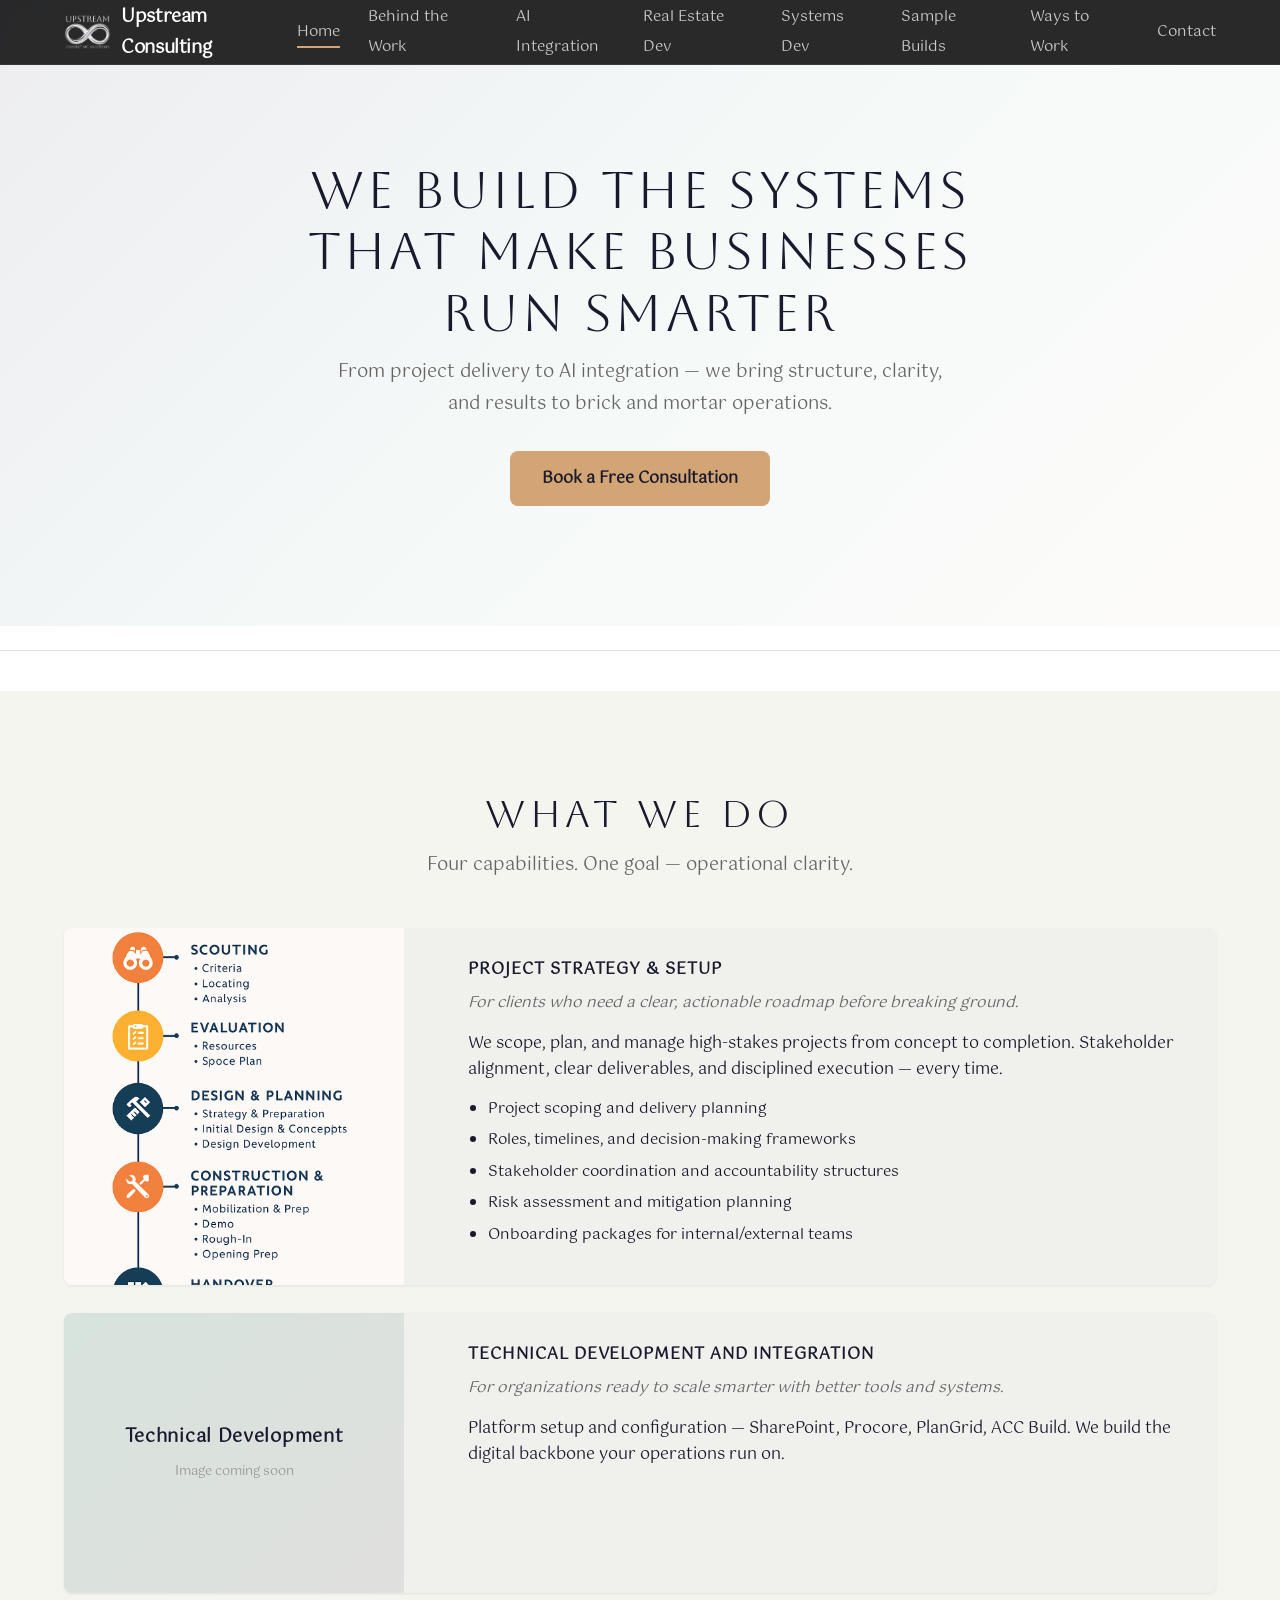
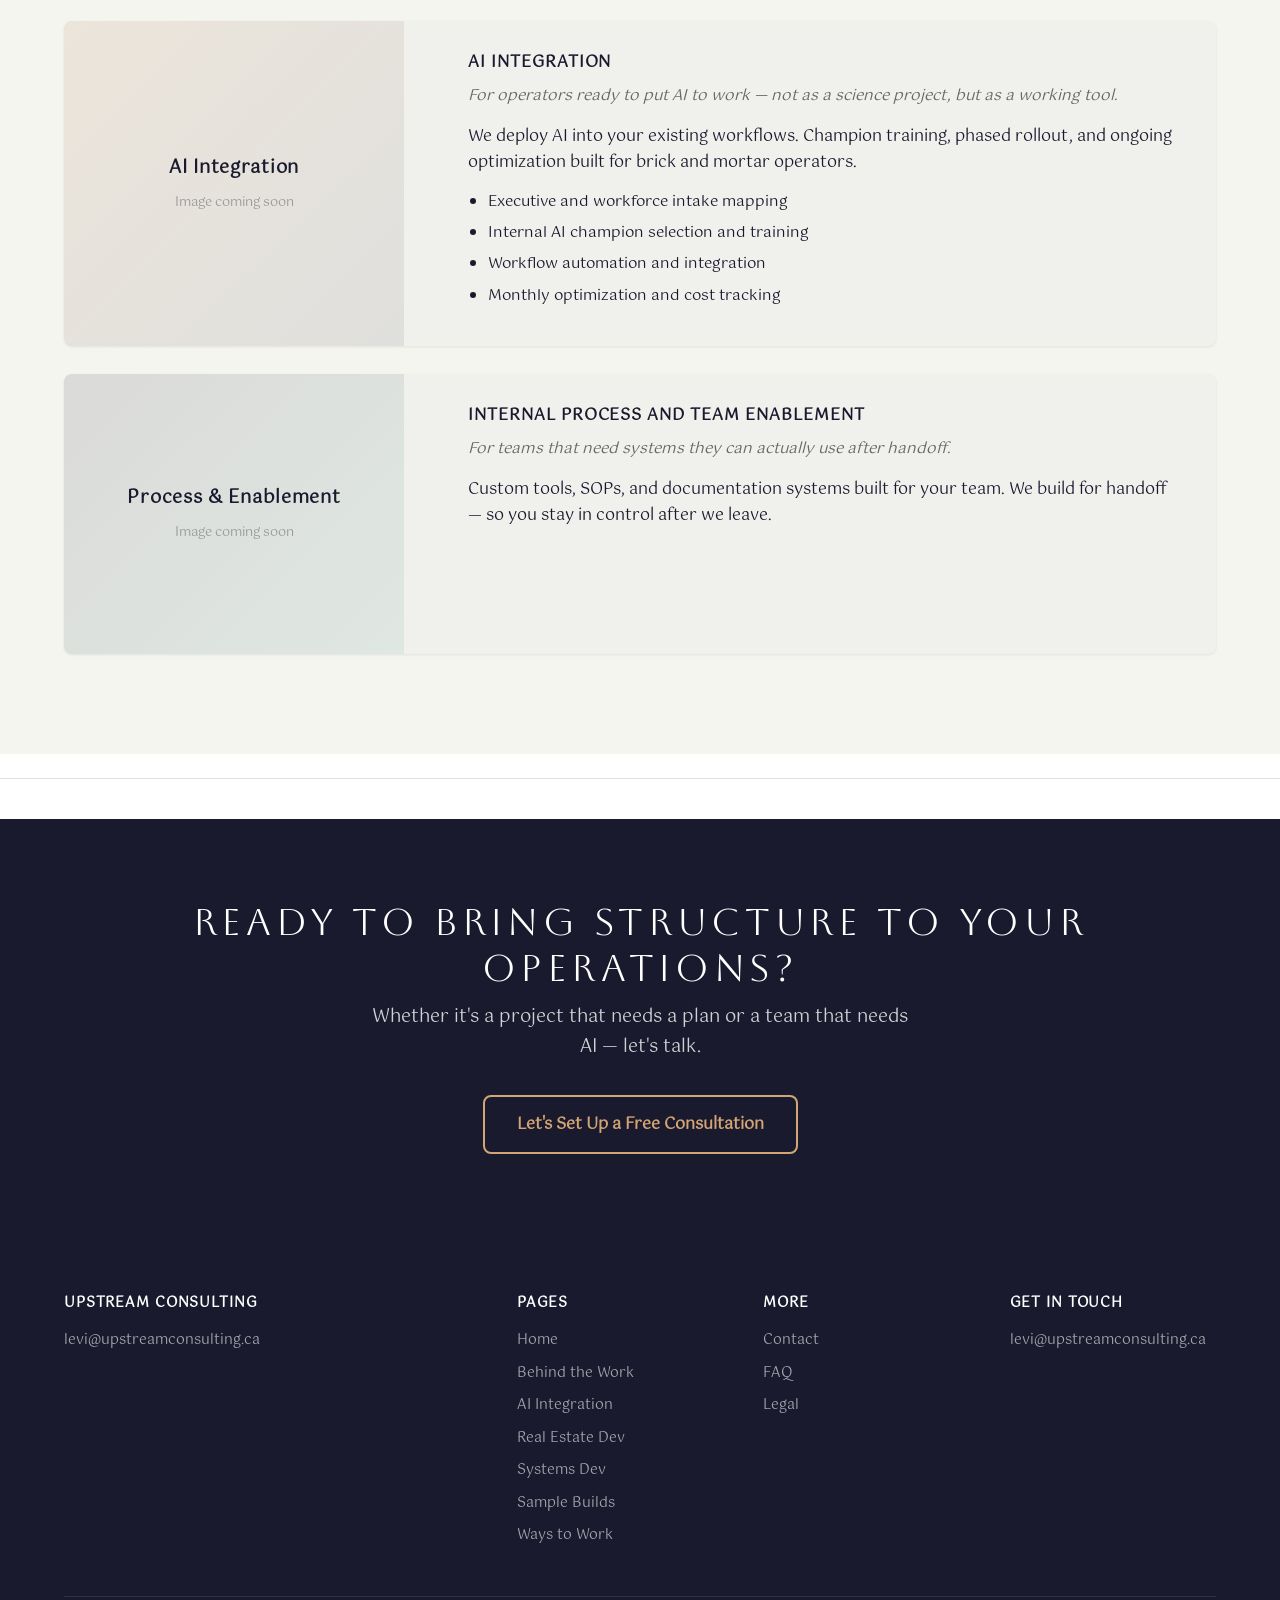
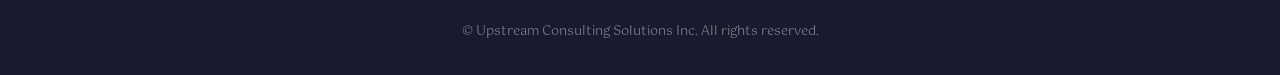
==== index.html @ 2034665e "Initial site: Webflow conversion + Sample Builds gallery + Ways to Work - 8 original pages restructu" ====
<!DOCTYPE html>
<html lang="en">
<head>
  <meta charset="UTF-8">
  <meta name="viewport" content="width=device-width, initial-scale=1.0">
  <title>Upstream Consulting | Project Delivery &amp; AI Integration for Brick &amp; Mortar</title>
  <meta name="description" content="We build the systems that make businesses run smarter. Project delivery, AI integration, and operational clarity for brick and mortar operators.">
  <link rel="stylesheet" href="/styles.css">
</head>
<body>

  <!-- Navigation -->
  <nav class="nav" id="nav">
    <div class="nav-inner">
      <a href="/" class="nav-logo"><img src="/images/logo-invert-small.png" alt="Upstream Consulting"><span>Upstream Consulting</span></a>
      <button class="hamburger" id="hamburger" aria-label="Toggle menu">
        <span></span><span></span><span></span>
      </button>
      <ul class="nav-links" id="navLinks">
        <li><a href="/" class="active">Home</a></li>
        <li><a href="/behind-the-work/">Behind the Work</a></li>
        <li><a href="/ai-integration/">AI Integration</a></li>
        <li><a href="/red/">Real Estate Dev</a></li>
        <li><a href="/system-development/">Systems Dev</a></li>
        <li><a href="/sample-builds/">Sample Builds</a></li>
        <li><a href="/ways-to-work/">Ways to Work</a></li>
        <li><a href="/contact/">Contact</a></li>
      </ul>
    </div>
  </nav>

  <!-- Hero -->
  <!-- TODO: Replace hero-bg gradient with a real background image (construction/office/tech photo at 15% opacity) when available -->
  <section class="hero hero-overlay hero-bg">
    <div class="container">
      <h1>We build the systems that make businesses run smarter</h1>
      <p>From project delivery to AI integration — we bring structure, clarity, and results to brick and mortar operations.</p>
      <a href="/contact/" class="btn btn-primary">Book a Free Consultation</a>
    </div>
  </section>

  <div class="section-divider"></div>

  <!-- Services -->
  <section class="alt-bg" id="services">
    <div class="container">
      <div style="text-align:center; margin-bottom:3rem;">
        <h2>What We Do</h2>
        <p class="section-sub">Four capabilities. One goal — operational clarity.</p>
      </div>

      <!-- Service Block 1 — Project Strategy -->
      <div class="service-block" style="margin-bottom:28px;">
        <div class="service-block-image" style="background-image:url('/images/project-strategy-setup.png');"></div>
        <div class="service-block-content">
          <h3>Project Strategy &amp; Setup</h3>
          <p class="card-italic">For clients who need a clear, actionable roadmap before breaking ground.</p>
          <p>We scope, plan, and manage high-stakes projects from concept to completion. Stakeholder alignment, clear deliverables, and disciplined execution — every time.</p>
          <ul>
            <li>Project scoping and delivery planning</li>
            <li>Roles, timelines, and decision-making frameworks</li>
            <li>Stakeholder coordination and accountability structures</li>
            <li>Risk assessment and mitigation planning</li>
            <li>Onboarding packages for internal/external teams</li>
          </ul>
        </div>
      </div>

      <!-- Service Block 2 — Technical Development -->
      <div class="service-block" style="margin-bottom:28px;">
        <div class="service-block-image placeholder" style="background: linear-gradient(135deg, rgba(74,155,142,0.15) 0%, rgba(26,26,46,0.08) 100%); flex-direction:column; gap:8px;">
          <span style="font-size:1.1rem; font-weight:700; color:var(--charcoal); letter-spacing:.04em;">Technical Development</span>
          <span style="font-size:.8rem; color:var(--gray-400);">Image coming soon</span>
        </div>
        <div class="service-block-content">
          <h3>Technical Development and Integration</h3>
          <p class="card-italic">For organizations ready to scale smarter with better tools and systems.</p>
          <p>Platform setup and configuration — SharePoint, Procore, PlanGrid, ACC Build. We build the digital backbone your operations run on.</p>
        </div>
      </div>

      <!-- Service Block 3 — AI Integration -->
      <div class="service-block" style="margin-bottom:28px;">
        <div class="service-block-image placeholder" style="background: linear-gradient(135deg, rgba(212,165,116,0.15) 0%, rgba(26,26,46,0.08) 100%); flex-direction:column; gap:8px;">
          <span style="font-size:1.1rem; font-weight:700; color:var(--charcoal); letter-spacing:.04em;">AI Integration</span>
          <span style="font-size:.8rem; color:var(--gray-400);">Image coming soon</span>
        </div>
        <div class="service-block-content">
          <h3>AI Integration</h3>
          <p class="card-italic">For operators ready to put AI to work — not as a science project, but as a working tool.</p>
          <p>We deploy AI into your existing workflows. Champion training, phased rollout, and ongoing optimization built for brick and mortar operators.</p>
          <ul>
            <li>Executive and workforce intake mapping</li>
            <li>Internal AI champion selection and training</li>
            <li>Workflow automation and integration</li>
            <li>Monthly optimization and cost tracking</li>
          </ul>
        </div>
      </div>

      <!-- Service Block 4 — Process & Enablement -->
      <div class="service-block">
        <div class="service-block-image placeholder" style="background: linear-gradient(135deg, rgba(26,26,46,0.1) 0%, rgba(74,155,142,0.1) 100%); flex-direction:column; gap:8px;">
          <span style="font-size:1.1rem; font-weight:700; color:var(--charcoal); letter-spacing:.04em;">Process &amp; Enablement</span>
          <span style="font-size:.8rem; color:var(--gray-400);">Image coming soon</span>
        </div>
        <div class="service-block-content">
          <h3>Internal Process and Team Enablement</h3>
          <p class="card-italic">For teams that need systems they can actually use after handoff.</p>
          <p>Custom tools, SOPs, and documentation systems built for your team. We build for handoff — so you stay in control after we leave.</p>
        </div>
      </div>

    </div>
  </section>

  <div class="section-divider"></div>

  <!-- CTA -->
  <section class="dark-section cta-section">
    <div class="container">
      <h2>Ready to bring structure to your operations?</h2>
      <p>Whether it's a project that needs a plan or a team that needs AI — let's talk.</p>
      <a href="/contact/" class="btn btn-outline">Let's Set Up a Free Consultation</a>
    </div>
  </section>

  <!-- Footer -->
  <footer class="site-footer">
    <div class="container">
      <div class="footer-grid">
        <div class="footer-col">
          <h4>Upstream Consulting</h4>
          <p><a href="mailto:levi@upstreamconsulting.ca">levi@upstreamconsulting.ca</a></p>
        </div>
        <div class="footer-col">
          <h4>Pages</h4>
          <a href="/">Home</a>
          <a href="/behind-the-work/">Behind the Work</a>
          <a href="/ai-integration/">AI Integration</a>
          <a href="/red/">Real Estate Dev</a>
          <a href="/system-development/">Systems Dev</a>
          <a href="/sample-builds/">Sample Builds</a>
          <a href="/ways-to-work/">Ways to Work</a>
        </div>
        <div class="footer-col">
          <h4>More</h4>
          <a href="/contact/">Contact</a>
          <a href="/faqs/">FAQ</a>
          <a href="/legal/">Legal</a>
        </div>
        <div class="footer-col">
          <h4>Get in Touch</h4>
          <a href="mailto:levi@upstreamconsulting.ca">levi@upstreamconsulting.ca</a>
        </div>
      </div>
      <div class="footer-bottom">
        &copy; Upstream Consulting Solutions Inc. All rights reserved.
      </div>
    </div>
  </footer>

  <!-- Back to Top -->
  <button class="back-to-top" id="backToTop" aria-label="Back to top">&uarr;</button>

  <!-- Minimal JS: hamburger + back-to-top + nav shadow -->
  <script>
    const hamburger = document.getElementById('hamburger');
    const navLinks = document.getElementById('navLinks');
    hamburger.addEventListener('click', () => {
      hamburger.classList.toggle('open');
      navLinks.classList.toggle('open');
    });

    // Close menu on link click (mobile)
    navLinks.querySelectorAll('a').forEach(link => {
      link.addEventListener('click', () => {
        hamburger.classList.remove('open');
        navLinks.classList.remove('open');
      });
    });

    // Back to top
    const backToTop = document.getElementById('backToTop');
    window.addEventListener('scroll', () => {
      backToTop.classList.toggle('visible', window.scrollY > 400);
      document.getElementById('nav').classList.toggle('scrolled', window.scrollY > 10);
    });
    backToTop.addEventListener('click', () => {
      window.scrollTo({ top: 0, behavior: 'smooth' });
    });

  </script>

</body>
</html>
---- styles.css ----
/* ============================================
   Upstream Consulting — Shared Styles
   ============================================ */

@import url('https://fonts.googleapis.com/css2?family=Inter:wght@300;400;500;600;700;800&family=Syne:wght@400;500;600;700;800&family=Aboreto&family=Gotu&display=swap');

/* --- Reset & Base --- */
*, *::before, *::after {
  box-sizing: border-box;
  margin: 0;
  padding: 0;
}

:root {
  --white: #ffffff;
  --off-white: #f5f5f0;
  --charcoal: #1a1a2e;
  --gold: #d4a574;
  --teal: #4a9b8e;
  --gray-100: #f0f0ec;
  --gray-200: #e0e0da;
  --gray-400: #999;
  --gray-600: #666;
  --shadow-sm: 0 1px 3px rgba(0,0,0,.08);
  --shadow-md: 0 4px 12px rgba(0,0,0,.1);
  --shadow-lg: 0 8px 24px rgba(0,0,0,.12);
  --radius: 8px;
  --transition: .25s ease;
  --max-width: 1200px;
}

html {
  scroll-behavior: smooth;
  font-size: 16px;
}

body {
  font-family: 'Gotu', 'Inter', system-ui, sans-serif;
  font-size: 1.1rem;
  line-height: 1.7;
  color: var(--charcoal);
  background: var(--white);
  -webkit-font-smoothing: antialiased;
}

img { max-width: 100%; display: block; }
a { color: var(--teal); text-decoration: none; transition: color var(--transition); }
a:hover { color: var(--gold); }

.container {
  width: 100%;
  max-width: var(--max-width);
  margin: 0 auto;
  padding: 0 24px;
}

/* --- Typography --- */
h1, h2 {
  font-family: 'Syne', 'Arial', sans-serif;
  font-weight: 500;
  line-height: 1.2;
  letter-spacing: .12em;
  text-transform: uppercase;
}
h1 {
  font-family: 'Aboreto', sans-serif;
  font-size: 2.6rem;
  font-weight: 400;
  letter-spacing: .06em;
}
h2 {
  font-family: 'Aboreto', sans-serif;
  font-size: 2rem;
  font-weight: 400;
  letter-spacing: .12em;
}

h3, h4 { font-weight: 700; line-height: 1.25; }
h1 { font-size: 3.2rem; }
h2 { font-size: 2.4rem; margin-bottom: .75rem; }
h3 { font-size: 1.5rem; margin-bottom: .4rem; }
p + p { margin-top: 1rem; }

.section-sub {
  color: var(--gray-600);
  font-size: 1.15rem;
  margin-bottom: 2.5rem;
  font-weight: 500;
}

.section-divider {
  width: 100%;
  height: 1px;
  background: var(--gray-200);
  margin: 1.5rem 0 2.5rem;
}

/* --- Buttons --- */
.btn {
  display: inline-block;
  padding: 14px 32px;
  border-radius: var(--radius);
  font-family: inherit;
  font-size: 1rem;
  font-weight: 600;
  cursor: pointer;
  border: none;
  transition: background var(--transition), transform var(--transition), box-shadow var(--transition);
}
.btn:hover { transform: translateY(-2px); box-shadow: var(--shadow-md); }

.btn-primary {
  background: var(--gold);
  color: var(--charcoal);
}
.btn-primary:hover { background: #c4955e; color: var(--charcoal); }

.btn-outline {
  background: transparent;
  color: var(--white);
  border: 2px solid var(--gold);
}
.btn-outline:hover { background: var(--gold); color: var(--charcoal); }

/* --- Navigation --- */
.nav {
  position: fixed;
  top: 0;
  left: 0;
  right: 0;
  z-index: 1000;
  background: rgba(30,30,31,.95);
  backdrop-filter: blur(12px);
  -webkit-backdrop-filter: blur(12px);
  border-bottom: 1px solid rgba(255,255,255,.08);
  transition: box-shadow var(--transition);
}
.nav.scrolled { box-shadow: 0 4px 20px rgba(0,0,0,.3); }

.nav-inner {
  max-width: var(--max-width);
  margin: 0 auto;
  padding: 0 24px;
  display: flex;
  align-items: center;
  justify-content: space-between;
  height: 64px;
}

.nav-logo {
  display: flex;
  align-items: center;
  gap: 10px;
}
.nav-logo img {
  height: 36px;
  width: auto;
}
.nav-logo span {
  font-weight: 800;
  font-size: 1.15rem;
  color: var(--white);
  letter-spacing: -.02em;
}
.nav-logo:hover span { color: var(--gold); }

.nav-links {
  list-style: none;
  display: flex;
  gap: 28px;
  align-items: center;
}
.nav-links a {
  color: rgba(255,255,255,.75);
  font-size: .92rem;
  font-weight: 500;
  position: relative;
}
.nav-links a:hover { color: var(--white); }
.nav-links a::after {
  content: '';
  position: absolute;
  bottom: -4px;
  left: 0;
  width: 0;
  height: 2px;
  background: var(--gold);
  transition: width var(--transition);
}
.nav-links a:hover::after,
.nav-links a.active::after { width: 100%; }
.nav-links a:hover { color: var(--white); }

/* Hamburger */
.hamburger {
  display: none;
  flex-direction: column;
  gap: 5px;
  background: none;
  border: none;
  cursor: pointer;
  padding: 4px;
}
.hamburger span {
  display: block;
  width: 24px;
  height: 2px;
  background: var(--white);
  transition: transform var(--transition), opacity var(--transition);
}
.hamburger.open span:nth-child(1) { transform: translateY(7px) rotate(45deg); }
.hamburger.open span:nth-child(2) { opacity: 0; }
.hamburger.open span:nth-child(3) { transform: translateY(-7px) rotate(-45deg); }

/* --- Sections --- */
section {
  padding: 100px 0;
}

.hero {
  padding: 160px 0 120px;
  text-align: center;
}
.hero h1 {
  max-width: 800px;
  margin: 0 auto .75rem;
}
.hero p {
  max-width: 620px;
  margin: 0 auto 2rem;
  color: var(--gray-600);
  font-size: 1.15rem;
}

.dark-section {
  background: var(--charcoal);
  color: var(--white);
}
.dark-section h2,
.dark-section h3 { color: var(--white); }
.dark-section p { color: rgba(255,255,255,.8); }
.dark-section a { color: var(--gold); }

.alt-bg { background: var(--off-white); }

/* --- Cards Grid --- */
.cards-grid {
  display: grid;
  grid-template-columns: repeat(2, 1fr);
  gap: 28px;
}

.card {
  background: var(--gray-100);
  border-radius: var(--radius);
  overflow: hidden;
  box-shadow: var(--shadow-sm);
  transition: transform var(--transition), box-shadow var(--transition);
  display: flex;
  flex-direction: column;
}
.card:hover {
  transform: translateY(-4px);
  box-shadow: var(--shadow-lg);
}

.card-body {
  padding: 32px;
  flex: 1;
}
.card-body h3 {
  text-transform: uppercase;
  font-size: 1rem;
  letter-spacing: .06em;
  margin-bottom: .6rem;
  color: var(--charcoal);
}
.card-body .card-italic {
  font-style: italic;
  color: var(--gray-600);
  font-size: .95rem;
  margin-bottom: .75rem;
}
.card-body p {
  font-size: 1rem;
  line-height: 1.65;
}
.card-body ul {
  margin-top: .75rem;
  padding-left: 1.25rem;
  font-size: .95rem;
}
.card-body ul li {
  margin-bottom: .35rem;
}

.card-label {
  background: var(--charcoal);
  color: var(--white);
  padding: 14px 32px;
  font-size: .85rem;
  font-weight: 600;
  text-transform: uppercase;
  letter-spacing: .05em;
}

/* Phase cards (content + dark label bar) */
.phase-card { display: flex; flex-direction: column; }
.phase-card .card-body { flex: 1; }
.phase-card .card-label { margin-top: auto; }

/* --- Stat Blocks --- */
.stats-row {
  display: flex;
  justify-content: center;
  gap: 48px;
  flex-wrap: wrap;
  padding: 40px 0;
}
.stat {
  text-align: center;
}
.stat-number {
  font-size: 3rem;
  font-weight: 800;
  line-height: 1;
  color: var(--gold);
}
.dark-section .stat-number { color: var(--gold); }
.stat-label {
  font-size: .9rem;
  color: var(--gray-600);
  margin-top: .25rem;
}
.dark-section .stat-label { color: rgba(255,255,255,.6); }

/* --- Timeline --- */
.timeline {
  position: relative;
  padding-left: 36px;
  max-width: 720px;
}
.timeline::before {
  content: '';
  position: absolute;
  left: 12px;
  top: 0;
  bottom: 0;
  width: 2px;
  background: var(--gray-200);
}
.timeline-item {
  position: relative;
  margin-bottom: 2.5rem;
}
.timeline-item::before {
  content: '';
  position: absolute;
  left: -30px;
  top: 6px;
  width: 12px;
  height: 12px;
  border-radius: 50%;
  background: var(--gold);
  border: 2px solid var(--white);
}
.timeline-item h4 {
  font-size: 1.05rem;
  margin-bottom: .25rem;
}
.timeline-item p {
  font-size: .95rem;
  color: var(--gray-600);
}

/* --- Social Proof Strip --- */
.social-proof {
  text-align: center;
  padding: 48px 0;
  background: var(--off-white);
}
.social-proof p {
  font-size: .85rem;
  color: var(--gray-400);
  text-transform: uppercase;
  letter-spacing: .08em;
  font-weight: 600;
  margin-bottom: .75rem;
}
.proof-logos {
  display: flex;
  justify-content: center;
  align-items: center;
  flex-wrap: wrap;
  gap: 28px;
  font-size: .95rem;
  color: var(--gray-600);
  font-weight: 500;
}
.proof-logos span { white-space: nowrap; }

/* --- CTA Section --- */
.cta-section {
  text-align: center;
  padding: 80px 0;
}
.cta-section h2 { margin-bottom: .75rem; }
.cta-section p {
  max-width: 540px;
  margin: 0 auto 2rem;
}

/* --- FAQ Accordion (CSS-only) --- */
.faq details {
  border-bottom: 1px solid var(--gray-200);
}
.faq summary {
  padding: 18px 0;
  cursor: pointer;
  font-weight: 600;
  font-size: 1.05rem;
  list-style: none;
  display: flex;
  justify-content: space-between;
  align-items: center;
}
.faq summary::-webkit-details-marker { display: none; }
.faq summary::after {
  content: '+';
  font-size: 1.4rem;
  font-weight: 300;
  color: var(--gray-400);
  transition: transform var(--transition);
}
.faq details[open] summary::after {
  content: '−';
}
.faq details .faq-answer {
  padding: 0 0 18px;
  color: var(--gray-600);
  font-size: 1rem;
}

/* --- Forms --- */
.form-group {
  margin-bottom: 1.25rem;
}
.form-group label {
  display: block;
  font-weight: 600;
  font-size: .92rem;
  margin-bottom: .35rem;
}
.form-group input,
.form-group textarea,
.form-group select {
  width: 100%;
  padding: 12px 16px;
  border: 1px solid var(--gray-200);
  border-radius: var(--radius);
  font-family: inherit;
  font-size: 1rem;
  background: var(--white);
  transition: border-color var(--transition), box-shadow var(--transition);
}
.form-group input:focus,
.form-group textarea:focus,
.form-group select:focus {
  outline: none;
  border-color: var(--teal);
  box-shadow: 0 0 0 3px rgba(74,155,142,.15);
}
.form-group textarea { resize: vertical; min-height: 140px; }

/* --- Footer --- */
.site-footer {
  background: var(--charcoal);
  color: rgba(255,255,255,.7);
  padding: 60px 0 32px;
}
.footer-grid {
  display: grid;
  grid-template-columns: 2fr 1fr 1fr 1fr;
  gap: 40px;
  margin-bottom: 40px;
}
.footer-col h4 {
  color: var(--white);
  font-size: .9rem;
  text-transform: uppercase;
  letter-spacing: .06em;
  margin-bottom: 1rem;
}
.footer-col p,
.footer-col a {
  font-size: .9rem;
  color: rgba(255,255,255,.6);
  display: block;
  margin-bottom: .5rem;
}
.footer-col a:hover { color: var(--gold); }

.footer-bottom {
  border-top: 1px solid rgba(255,255,255,.1);
  padding-top: 24px;
  font-size: .8rem;
  text-align: center;
  color: rgba(255,255,255,.4);
}

/* --- Back to Top --- */
.back-to-top {
  position: fixed;
  bottom: 28px;
  right: 28px;
  width: 44px;
  height: 44px;
  border-radius: 50%;
  background: var(--charcoal);
  color: var(--white);
  border: none;
  cursor: pointer;
  font-size: 1.2rem;
  display: flex;
  align-items: center;
  justify-content: center;
  opacity: 0;
  pointer-events: none;
  transition: opacity var(--transition), transform var(--transition);
  box-shadow: var(--shadow-md);
}
.back-to-top.visible {
  opacity: 1;
  pointer-events: auto;
}
.back-to-top:hover {
  transform: translateY(-2px);
  background: var(--gold);
  color: var(--charcoal);
}

/* --- Service Blocks (image + text side by side) --- */
.service-block {
  display: flex;
  gap: 32px;
  align-items: stretch;
  background: var(--gray-100);
  border-radius: var(--radius);
  overflow: hidden;
  box-shadow: var(--shadow-sm);
  transition: transform var(--transition), box-shadow var(--transition);
}
.service-block:hover {
  transform: translateY(-4px);
  box-shadow: var(--shadow-lg);
}
.service-block-image {
  flex: 0 0 340px;
  min-height: 280px;
  background-size: cover;
  background-position: center;
  background-color: var(--gray-200);
}
.service-block-image.placeholder {
  display: flex;
  align-items: center;
  justify-content: center;
  color: var(--gray-600);
  font-size: .95rem;
  font-weight: 500;
}
.service-block-content {
  flex: 1;
  padding: 32px;
}
.service-block-content h3 {
  text-transform: uppercase;
  font-size: 1rem;
  letter-spacing: .06em;
  margin-bottom: .6rem;
  color: var(--charcoal);
}
.service-block-content .card-italic {
  font-style: italic;
  color: var(--gray-600);
  font-size: .95rem;
  margin-bottom: .75rem;
}
.service-block-content p {
  font-size: 1rem;
  line-height: 1.65;
}
.service-block-content ul {
  margin-top: .75rem;
  padding-left: 1.25rem;
  font-size: .95rem;
}
.service-block-content ul li {
  margin-bottom: .35rem;
}
.service-block-label {
  background: var(--charcoal);
  color: var(--white);
  padding: 14px 32px;
  font-size: .85rem;
  font-weight: 600;
  text-transform: uppercase;
  letter-spacing: .05em;
}

/* --- Hero Overlay --- */
.hero-overlay {
  background: linear-gradient(180deg, rgba(26,26,46,.15) 0%, transparent 60%);
}

/* --- Hero Background (replace with real image when available) --- */
.hero-bg {
  background: linear-gradient(135deg, rgba(26,26,46,0.08) 0%, rgba(74,155,142,0.06) 50%, rgba(212,165,116,0.04) 100%);
}

/* --- Platform Icons --- */
.platform-icon {
  display: inline-block;
  width: 28px;
  height: 28px;
  border-radius: 6px;
  margin-right: 10px;
  vertical-align: middle;
  font-size: .7rem;
  font-weight: 700;
  color: white;
  text-align: center;
  line-height: 28px;
}
.platform-icon.procore { background: #f47e20; }
.platform-icon.plangrid { background: #0073ea; }
.platform-icon.sharepoint { background: #038387; }
.platform-icon.m365 { background: #d83b01; }
.platform-icon.financial { background: #107c10; }
.platform-icon.hr { background: #5c2d91; }
.platform-icon.leadgen { background: #0078d4; }

/* --- Contact Grid --- */
.contact-grid {
  display: grid;
  grid-template-columns: 1fr 1fr;
  gap: 48px;
  align-items: start;
}

/* --- Three-Column Cards --- */
.cards-grid-3 {
  display: grid;
  grid-template-columns: repeat(3, 1fr);
  gap: 28px;
}

/* --- Portfolio Card Image --- */
.portfolio-img {
  height: 250px;
  background-size: cover;
  background-position: center;
  background-color: var(--gray-200);
}
.portfolio-img.placeholder {
  display: flex;
  align-items: center;
  justify-content: center;
  color: var(--gray-600);
  font-weight: 600;
  font-size: .9rem;
  text-align: center;
  padding: 16px;
}

/* --- Bio Layout --- */
.bio-layout {
  display: flex;
  gap: 32px;
  align-items: flex-start;
}
.bio-headshot {
  flex: 0 0 200px;
  width: 200px;
  height: 260px;
  border-radius: var(--radius);
  object-fit: cover;
}

/* --- Responsive --- */
@media (max-width: 1024px) {
  .cards-grid { grid-template-columns: repeat(2, 1fr); }
  .cards-grid-3 { grid-template-columns: repeat(2, 1fr); }
  .footer-grid { grid-template-columns: 1fr 1fr; }
}

@media (max-width: 768px) {
  section { padding: 40px 0; }
  h1 { font-size: 2rem; }
  h2 { font-size: 1.6rem; }
  .hero { padding: 100px 0 60px; }

  /* Mobile nav */
  .hamburger { display: flex; }
  .nav-links {
    position: fixed;
    top: 64px;
    left: 0;
    right: 0;
    background: rgba(30,30,31,.98);
    flex-direction: column;
    gap: 0;
    padding: 8px 0;
    box-shadow: var(--shadow-md);
    transform: translateY(-120%);
    transition: transform .3s ease;
  }
  .nav-links.open {
    transform: translateY(0);
  }
  .nav-links li { width: 100%; }
  .nav-links a {
    display: block;
    padding: 14px 24px;
    font-size: 1rem;
    color: rgba(255,255,255,.85);
  }
  .nav-links a:hover {
    color: var(--white);
    background: rgba(255,255,255,.06);
  }
  .nav-links a::after { display: none; }

  .service-block {
    flex-direction: column;
  }
  .service-block-image {
    flex: 0 0 auto;
    min-height: 200px;
    width: 100%;
  }

  .contact-grid { grid-template-columns: 1fr; }
  .cards-grid-3 { grid-template-columns: 1fr; }
  .bio-layout { flex-direction: column; align-items: center; }
  .bio-headshot { flex: 0 0 auto; width: 160px; height: 210px; }

  .cards-grid { grid-template-columns: 1fr; }
  .footer-grid { grid-template-columns: 1fr; gap: 24px; }
  .stats-row { gap: 24px; }
  .proof-logos { gap: 16px; font-size: .85rem; }
}

@media (max-width: 480px) {
  h1 { font-size: 1.65rem; }
  .container { padding: 0 16px; }
  .btn { padding: 12px 24px; font-size: .95rem; }
}
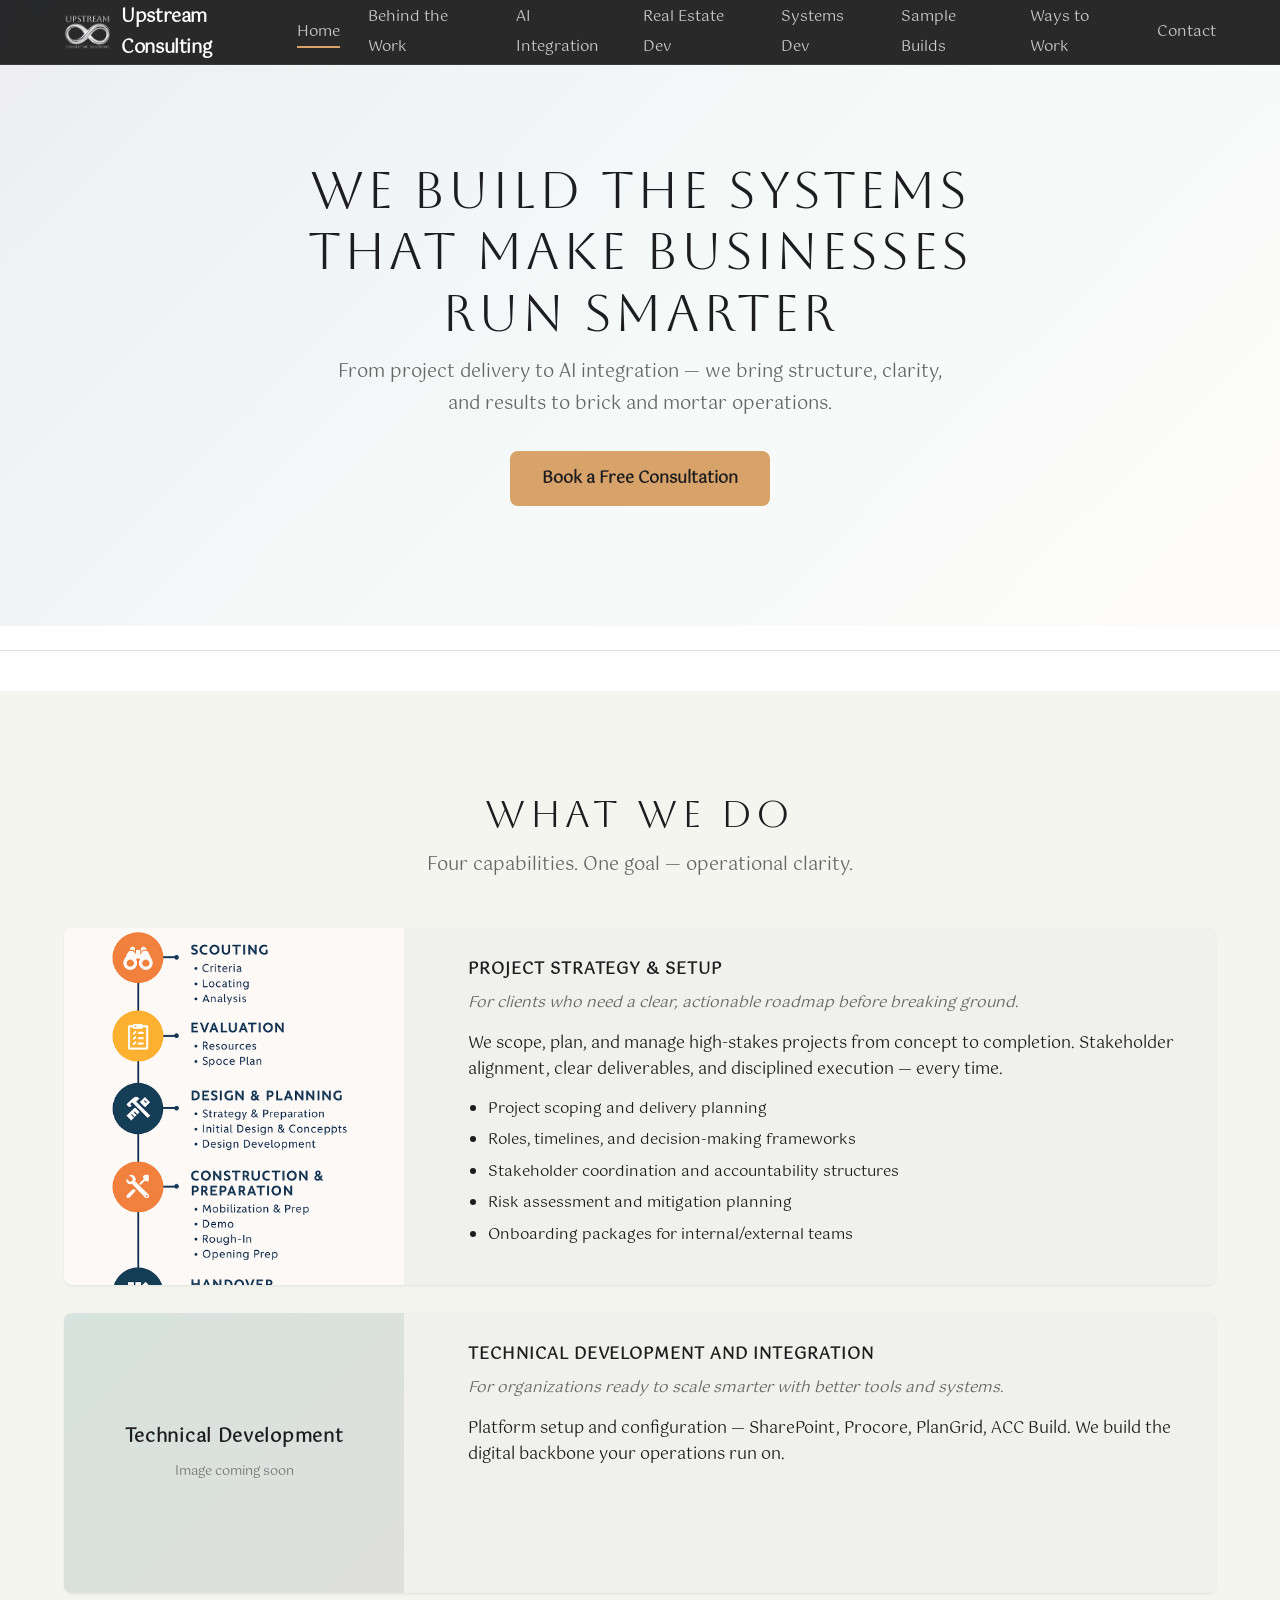
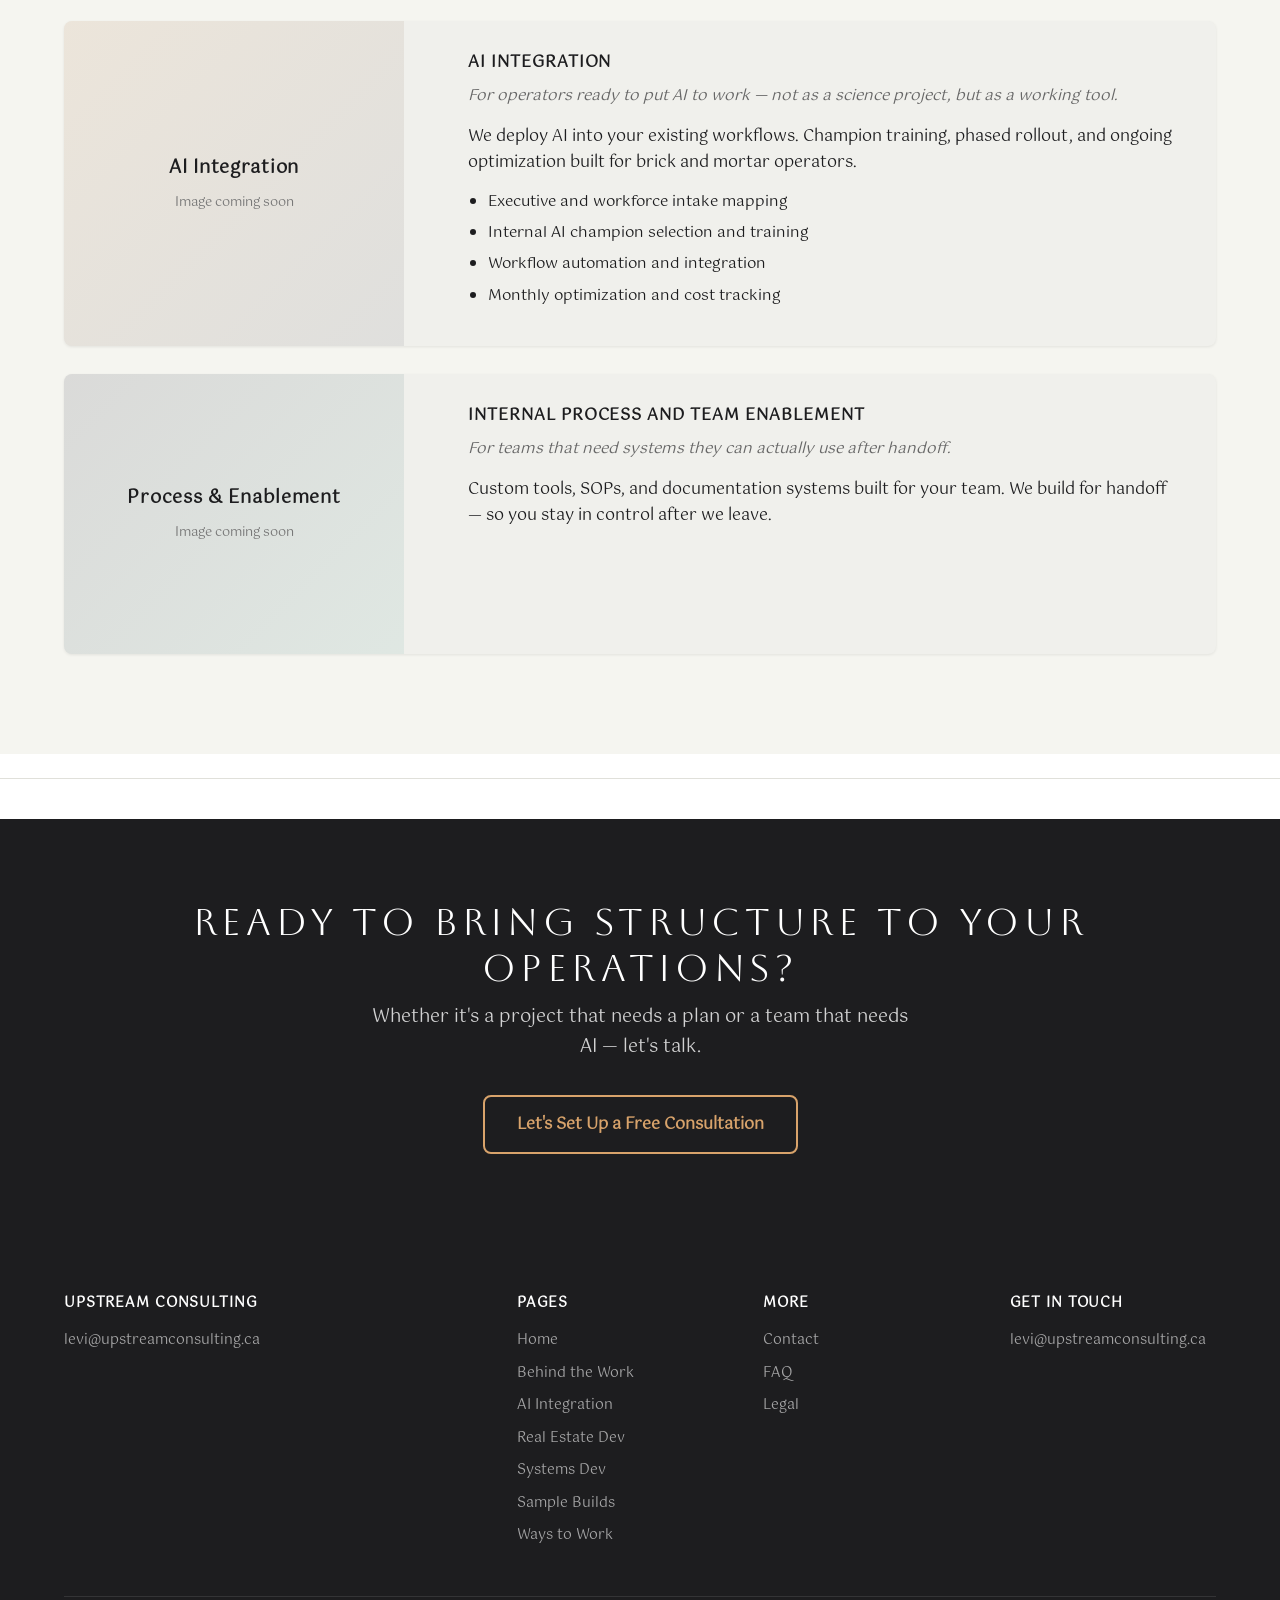
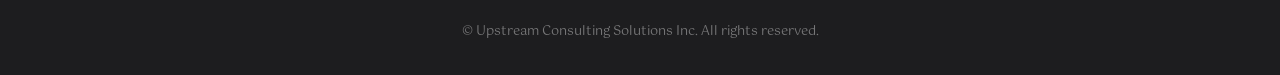
==== commit 6f0e220d: "Audit fix sprint: Editorial palette remap, voice strip, SEO and a11y pass - styles.css: Editorial to" ====
--- a/index.html
+++ b/index.html
@@ -5,15 +5,48 @@
   <meta name="viewport" content="width=device-width, initial-scale=1.0">
   <title>Upstream Consulting | Project Delivery &amp; AI Integration for Brick &amp; Mortar</title>
   <meta name="description" content="We build the systems that make businesses run smarter. Project delivery, AI integration, and operational clarity for brick and mortar operators.">
+  <link rel="canonical" href="https://upstreamconsulting.ca/">
+
+  <!-- Open Graph -->
+  <meta property="og:type" content="website">
+  <meta property="og:title" content="Upstream Consulting | Project Delivery &amp; AI Integration for Brick &amp; Mortar">
+  <meta property="og:description" content="We build the systems that make businesses run smarter. Project delivery, AI integration, and operational clarity for brick and mortar operators.">
+  <meta property="og:url" content="https://upstreamconsulting.ca/">
+  <meta property="og:image" content="https://upstreamconsulting.ca/images/logo-invert-small.png">
+  <meta property="og:site_name" content="Upstream Consulting">
+
+  <!-- Twitter Card -->
+  <meta name="twitter:card" content="summary">
+  <meta name="twitter:title" content="Upstream Consulting | Project Delivery &amp; AI Integration for Brick &amp; Mortar">
+  <meta name="twitter:description" content="We build the systems that make businesses run smarter. Project delivery, AI integration, and operational clarity for brick and mortar operators.">
+
+  <!-- Organization JSON-LD -->
+  <script type="application/ld+json">
+  {
+    "@context": "https://schema.org",
+    "@type": "Organization",
+    "name": "Upstream Consulting",
+    "url": "https://upstreamconsulting.ca/",
+    "email": "levi@upstreamconsulting.ca",
+    "areaServed": "British Columbia",
+    "founder": {
+      "@type": "Person",
+      "name": "Levi Dick"
+    }
+  }
+  </script>
+
   <link rel="stylesheet" href="/styles.css">
 </head>
 <body>
 
+  <a href="#main" class="skip-link">Skip to content</a>
+
   <!-- Navigation -->
-  <nav class="nav" id="nav">
+  <nav class="nav" id="nav" aria-label="Main navigation">
     <div class="nav-inner">
       <a href="/" class="nav-logo"><img src="/images/logo-invert-small.png" alt="Upstream Consulting"><span>Upstream Consulting</span></a>
-      <button class="hamburger" id="hamburger" aria-label="Toggle menu">
+      <button class="hamburger" id="hamburger" aria-label="Toggle menu" aria-expanded="false">
         <span></span><span></span><span></span>
       </button>
       <ul class="nav-links" id="navLinks">
@@ -42,7 +75,7 @@
   <div class="section-divider"></div>
 
   <!-- Services -->
-  <section class="alt-bg" id="services">
+  <section class="alt-bg" id="main" tabindex="-1">
     <div class="container">
       <div style="text-align:center; margin-bottom:3rem;">
         <h2>What We Do</h2>
@@ -168,8 +201,9 @@
     const hamburger = document.getElementById('hamburger');
     const navLinks = document.getElementById('navLinks');
     hamburger.addEventListener('click', () => {
-      hamburger.classList.toggle('open');
+      const open = hamburger.classList.toggle('open');
       navLinks.classList.toggle('open');
+      hamburger.setAttribute('aria-expanded', open ? 'true' : 'false');
     });
 
     // Close menu on link click (mobile)
@@ -177,6 +211,7 @@
       link.addEventListener('click', () => {
         hamburger.classList.remove('open');
         navLinks.classList.remove('open');
+        hamburger.setAttribute('aria-expanded', 'false');
       });
     });
 
--- a/styles.css
+++ b/styles.css
@@ -2,7 +2,7 @@
    Upstream Consulting — Shared Styles
    ============================================ */
 
-@import url('https://fonts.googleapis.com/css2?family=Inter:wght@300;400;500;600;700;800&family=Syne:wght@400;500;600;700;800&family=Aboreto&family=Gotu&display=swap');
+@import url('https://fonts.googleapis.com/css2?family=Aboreto&family=Gotu&family=Syne:wght@400;500;600;700;800&display=swap');
 
 /* --- Reset & Base --- */
 *, *::before, *::after {
@@ -14,12 +14,12 @@
 :root {
   --white: #ffffff;
   --off-white: #f5f5f0;
-  --charcoal: #1a1a2e;
-  --gold: #d4a574;
-  --teal: #4a9b8e;
+  --charcoal: #1D1D1F;
+  --gold: #D8A36B;
+  --teal: #5B7A5E;
   --gray-100: #f0f0ec;
   --gray-200: #e0e0da;
-  --gray-400: #999;
+  --gray-400: #767676;
   --gray-600: #666;
   --shadow-sm: 0 1px 3px rgba(0,0,0,.08);
   --shadow-md: 0 4px 12px rgba(0,0,0,.1);
@@ -35,7 +35,7 @@
 }
 
 body {
-  font-family: 'Gotu', 'Inter', system-ui, sans-serif;
+  font-family: 'Gotu', Georgia, serif;
   font-size: 1.1rem;
   line-height: 1.7;
   color: var(--charcoal);
@@ -44,8 +44,28 @@
 }
 
 img { max-width: 100%; display: block; }
-a { color: var(--teal); text-decoration: none; transition: color var(--transition); }
+a { color: #8A5F4F; text-decoration: none; transition: color var(--transition); }
 a:hover { color: var(--gold); }
+
+/* Visible keyboard focus ring */
+:focus-visible { outline: 2px solid #A57663; outline-offset: 2px; }
+
+/* Skip-to-content link — off-screen until focused */
+.skip-link {
+  position: absolute;
+  left: -9999px;
+  top: 0;
+  z-index: 2000;
+  padding: 12px 20px;
+  background: var(--charcoal);
+  color: var(--off-white);
+  font-weight: 600;
+  border-radius: 0 0 var(--radius) 0;
+}
+.skip-link:focus {
+  left: 0;
+  color: var(--off-white);
+}
 
 .container {
   width: 100%;
@@ -628,17 +648,19 @@
   vertical-align: middle;
   font-size: .7rem;
   font-weight: 700;
-  color: white;
+  color: var(--charcoal);
+  background: var(--gray-100);
   text-align: center;
   line-height: 28px;
 }
-.platform-icon.procore { background: #f47e20; }
-.platform-icon.plangrid { background: #0073ea; }
-.platform-icon.sharepoint { background: #038387; }
-.platform-icon.m365 { background: #d83b01; }
-.platform-icon.financial { background: #107c10; }
-.platform-icon.hr { background: #5c2d91; }
-.platform-icon.leadgen { background: #0078d4; }
+/* Single neutral treatment — vendor colours removed for a calmer, on-brand grid */
+.platform-icon.procore,
+.platform-icon.plangrid,
+.platform-icon.sharepoint,
+.platform-icon.m365,
+.platform-icon.financial,
+.platform-icon.hr,
+.platform-icon.leadgen { background: var(--gray-100); color: var(--charcoal); }
 
 /* --- Contact Grid --- */
 .contact-grid {
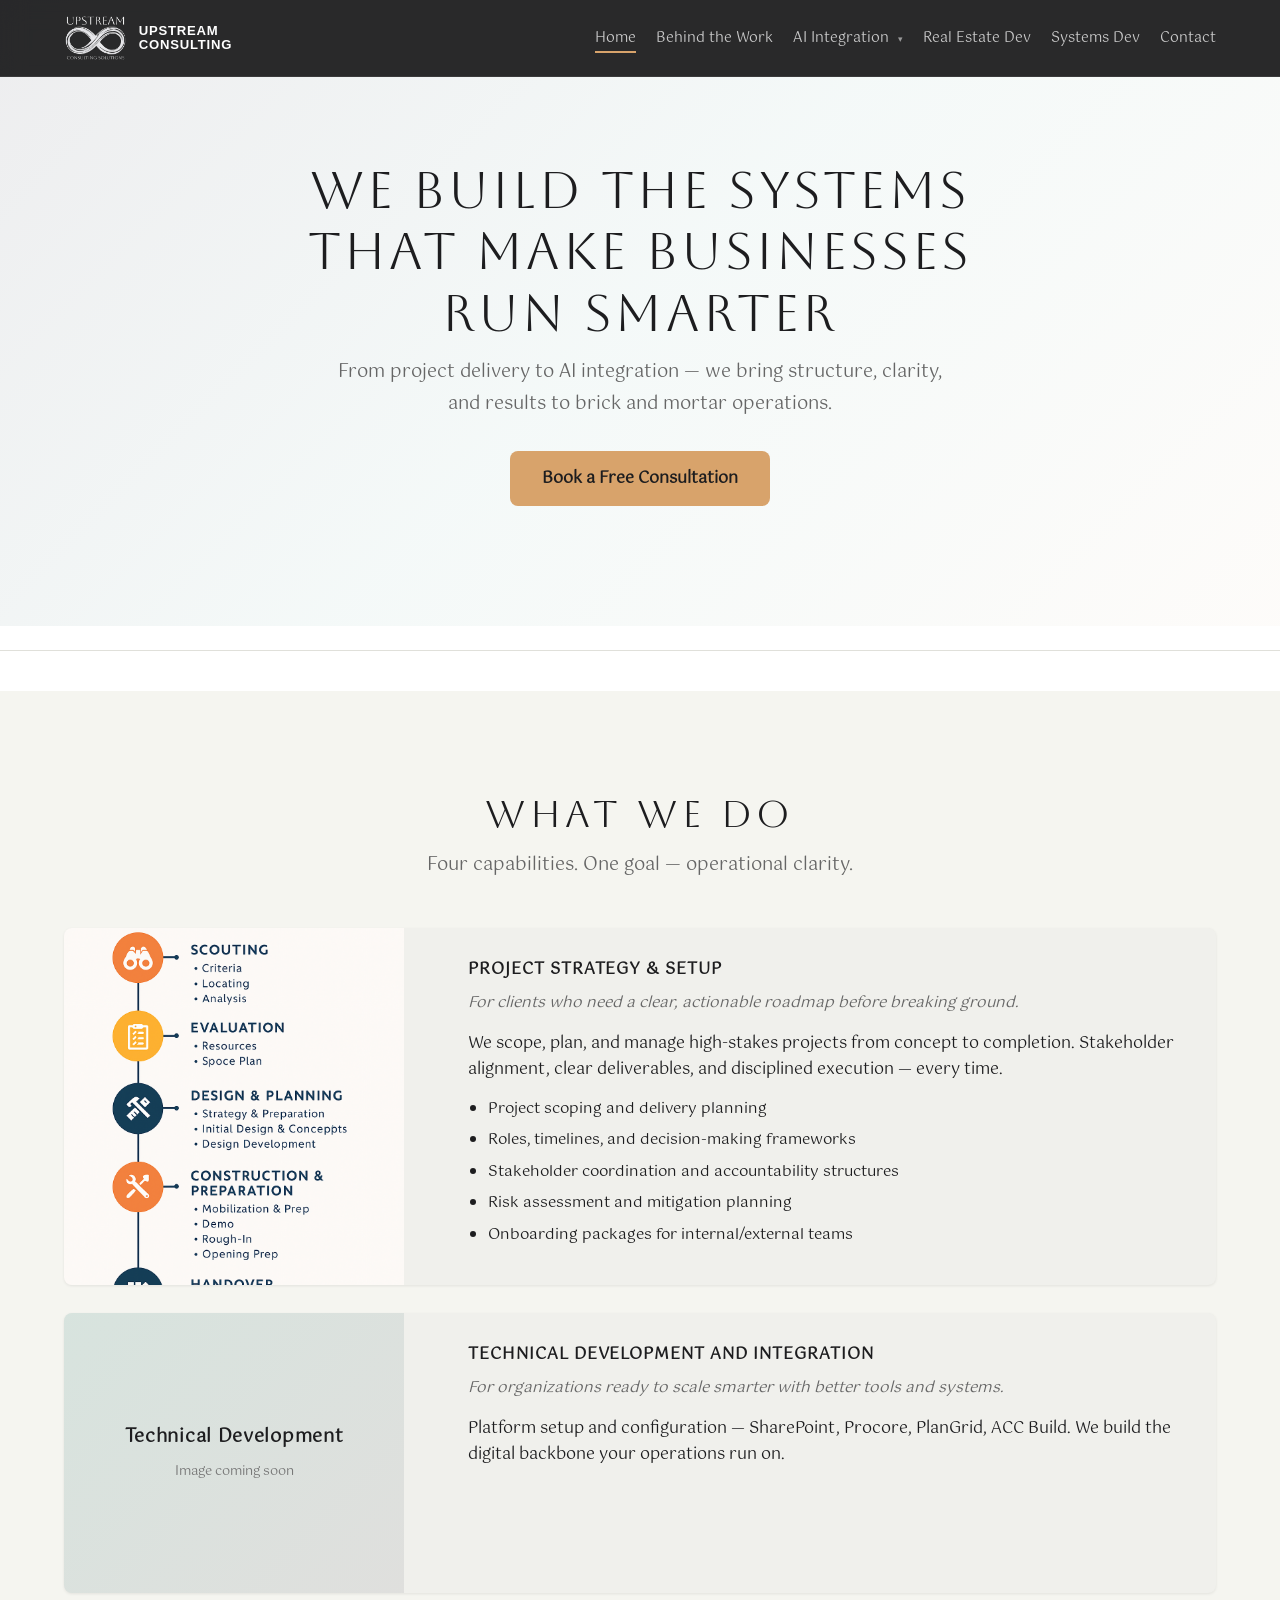
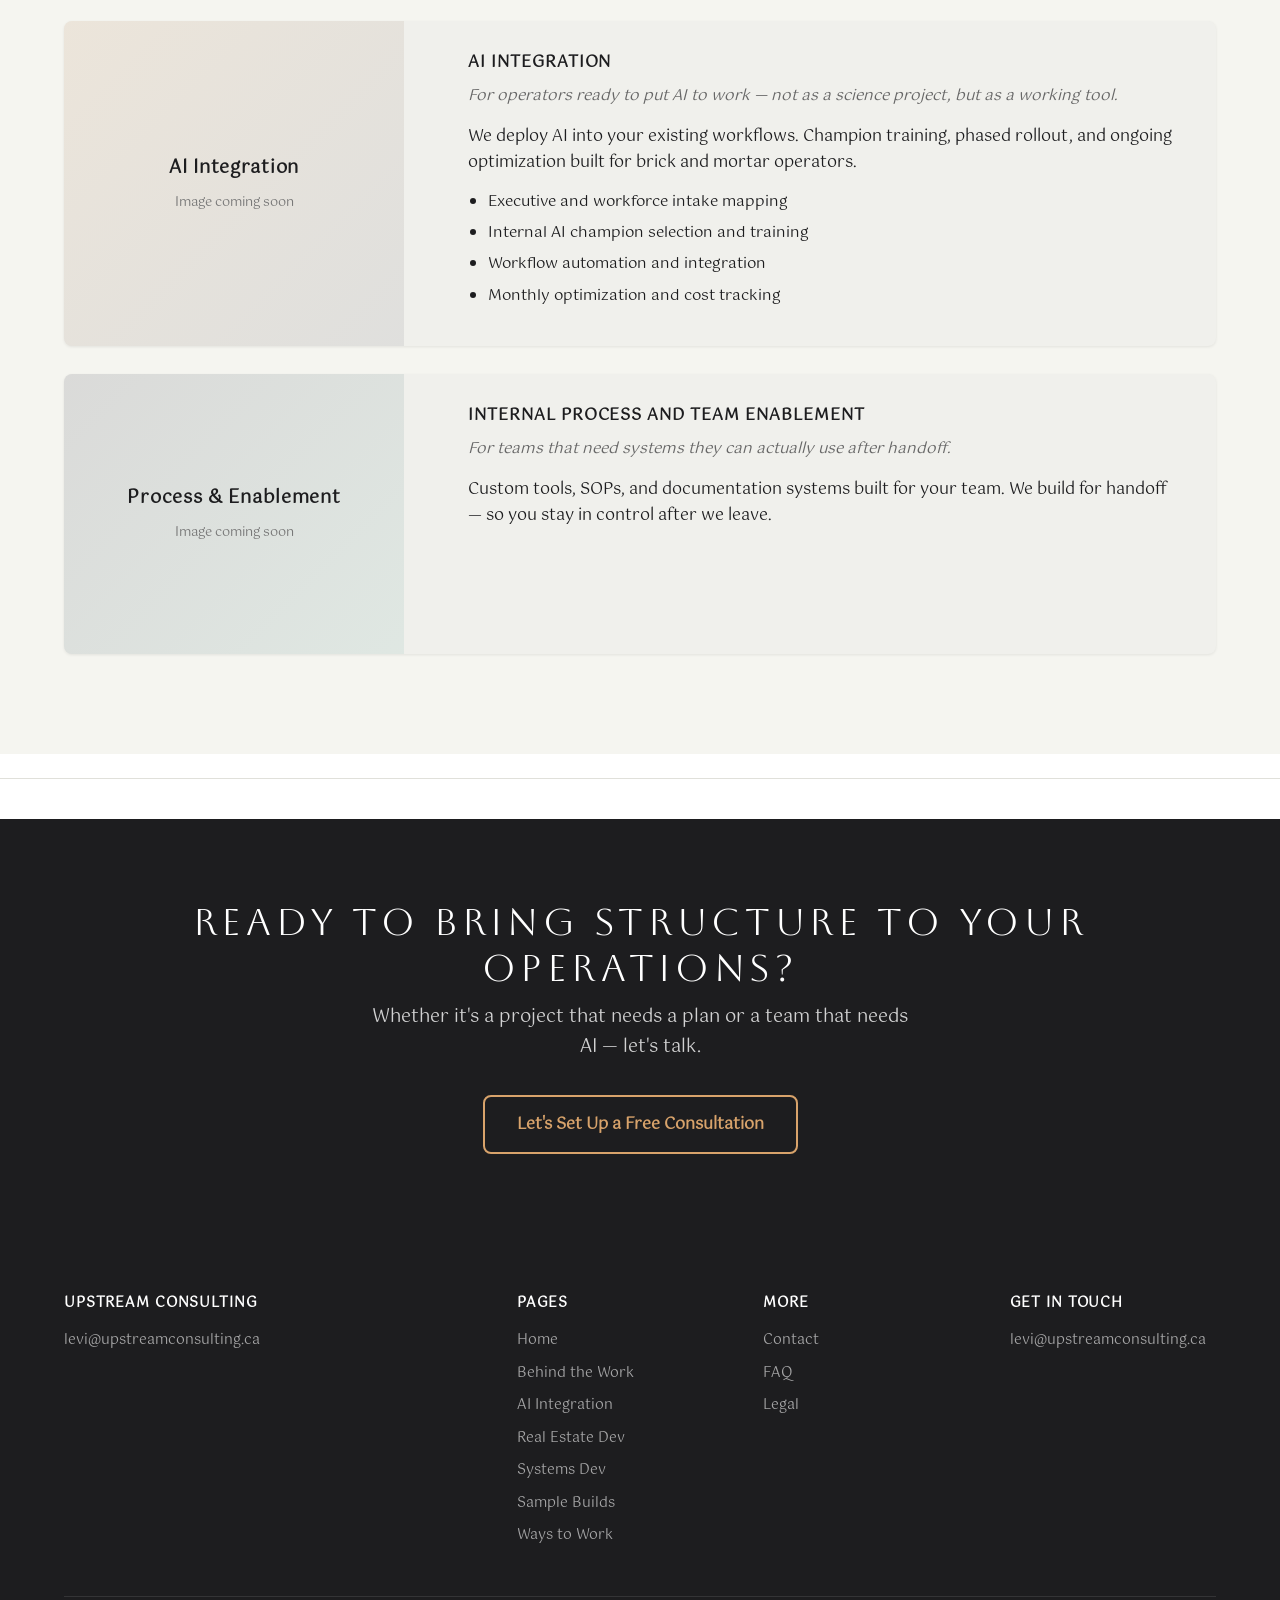
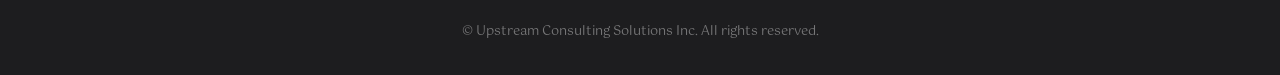
==== commit 59eb4344: "Header redesign: stacked logo, AI Integration dropdown, hero bands Matched the Webflow logo treatmen" ====
--- a/index.html
+++ b/index.html
@@ -45,18 +45,23 @@
   <!-- Navigation -->
   <nav class="nav" id="nav" aria-label="Main navigation">
     <div class="nav-inner">
-      <a href="/" class="nav-logo"><img src="/images/logo-invert-small.png" alt="Upstream Consulting"><span>Upstream Consulting</span></a>
+      <a href="/" class="nav-logo"><img src="/images/logo-invert-small.png" alt="Upstream Consulting"><span>Upstream<br>Consulting</span></a>
       <button class="hamburger" id="hamburger" aria-label="Toggle menu" aria-expanded="false">
         <span></span><span></span><span></span>
       </button>
       <ul class="nav-links" id="navLinks">
-        <li><a href="/" class="active">Home</a></li>
+        <li><a href="/">Home</a></li>
         <li><a href="/behind-the-work/">Behind the Work</a></li>
-        <li><a href="/ai-integration/">AI Integration</a></li>
+        <li class="has-dropdown">
+          <a href="/ai-integration/" aria-haspopup="true">AI Integration <span class="caret">&#9662;</span></a>
+          <ul class="dropdown">
+            <li><a href="/ai-integration/">AI Integration</a></li>
+            <li><a href="/sample-builds/">Sample Builds</a></li>
+            <li><a href="/ways-to-work/">Ways to Work</a></li>
+          </ul>
+        </li>
         <li><a href="/red/">Real Estate Dev</a></li>
         <li><a href="/system-development/">Systems Dev</a></li>
-        <li><a href="/sample-builds/">Sample Builds</a></li>
-        <li><a href="/ways-to-work/">Ways to Work</a></li>
         <li><a href="/contact/">Contact</a></li>
       </ul>
     </div>
@@ -227,5 +232,18 @@
 
   </script>
 
+<script>
+(function(){
+  var norm = location.pathname.replace(/index\.html$/,'');
+  if (norm === '') norm = '/';
+  document.querySelectorAll('#navLinks a[href]').forEach(function(a){
+    if (a.getAttribute('href') === norm) {
+      a.classList.add('active');
+      var dd = a.closest('.dropdown');
+      if (dd) { var p = dd.closest('.has-dropdown'); if (p) { var pa = p.querySelector(':scope > a'); if (pa) pa.classList.add('active'); } }
+    }
+  });
+})();
+</script>
 </body>
 </html>
--- a/styles.css
+++ b/styles.css
@@ -164,37 +164,42 @@
   display: flex;
   align-items: center;
   justify-content: space-between;
-  height: 64px;
+  height: 76px;
 }
 
 .nav-logo {
   display: flex;
   align-items: center;
-  gap: 10px;
+  gap: 12px;
 }
 .nav-logo img {
-  height: 36px;
+  height: 48px;
   width: auto;
 }
 .nav-logo span {
-  font-weight: 800;
-  font-size: 1.15rem;
+  font-family: 'Syne', sans-serif;
+  font-weight: 700;
+  font-size: .82rem;
+  line-height: 1.1;
+  text-transform: uppercase;
+  letter-spacing: .06em;
   color: var(--white);
-  letter-spacing: -.02em;
+  white-space: nowrap;
 }
 .nav-logo:hover span { color: var(--gold); }
 
 .nav-links {
   list-style: none;
   display: flex;
-  gap: 28px;
+  gap: 20px;
   align-items: center;
 }
 .nav-links a {
   color: rgba(255,255,255,.75);
-  font-size: .92rem;
+  font-size: .86rem;
   font-weight: 500;
   position: relative;
+  white-space: nowrap;
 }
 .nav-links a:hover { color: var(--white); }
 .nav-links a::after {
@@ -210,6 +215,76 @@
 .nav-links a:hover::after,
 .nav-links a.active::after { width: 100%; }
 .nav-links a:hover { color: var(--white); }
+
+/* Dropdown */
+.nav-links .has-dropdown { position: relative; }
+.nav-links .has-dropdown > a .caret { font-size: .62em; margin-left: 5px; opacity: .7; }
+.nav-links .dropdown {
+  list-style: none;
+  position: absolute;
+  top: 100%;
+  left: -14px;
+  min-width: 210px;
+  background: rgba(30,30,31,.98);
+  border: 1px solid rgba(255,255,255,.08);
+  border-radius: 10px;
+  padding: 8px 0;
+  margin-top: 12px;
+  box-shadow: var(--shadow-lg);
+  display: flex;
+  flex-direction: column;
+  opacity: 0;
+  visibility: hidden;
+  transform: translateY(6px);
+  transition: opacity .2s ease, transform .2s ease;
+}
+.nav-links .has-dropdown:hover .dropdown,
+.nav-links .has-dropdown:focus-within .dropdown {
+  opacity: 1;
+  visibility: visible;
+  transform: translateY(0);
+}
+.nav-links .dropdown li { width: 100%; }
+.nav-links .dropdown a {
+  display: block;
+  padding: 9px 20px;
+  font-size: .88rem;
+  color: rgba(255,255,255,.8);
+  white-space: nowrap;
+}
+.nav-links .dropdown a::after { display: none; }
+.nav-links .dropdown a:hover { color: var(--white); background: rgba(255,255,255,.06); }
+.nav-links .dropdown a.active { color: var(--gold); }
+
+/* Dark hero band — eyebrow + display title + sub */
+.hero-band {
+  background: var(--charcoal);
+  padding: 136px 0 64px;
+  position: relative;
+  overflow: hidden;
+}
+.hero-band .container { position: relative; z-index: 1; }
+.hero-band .eyebrow {
+  font-family: 'Syne', sans-serif;
+  font-size: .72rem;
+  font-weight: 600;
+  letter-spacing: .14em;
+  text-transform: uppercase;
+  color: var(--gold);
+  margin-bottom: .85rem;
+}
+.hero-band h1 {
+  color: var(--white);
+  max-width: 18ch;
+  margin: 0 0 1.1rem;
+}
+.hero-band p {
+  color: rgba(255,255,255,.72);
+  max-width: 620px;
+  font-size: 1.12rem;
+  line-height: 1.65;
+  margin: 0 0 .6rem;
+}
 
 /* Hamburger */
 .hamburger {
@@ -716,17 +791,12 @@
   .footer-grid { grid-template-columns: 1fr 1fr; }
 }
 
-@media (max-width: 768px) {
-  section { padding: 40px 0; }
-  h1 { font-size: 2rem; }
-  h2 { font-size: 1.6rem; }
-  .hero { padding: 100px 0 60px; }
-
-  /* Mobile nav */
+/* Nav collapses to hamburger before the links would crowd */
+@media (max-width: 900px) {
   .hamburger { display: flex; }
   .nav-links {
     position: fixed;
-    top: 64px;
+    top: 76px;
     left: 0;
     right: 0;
     background: rgba(30,30,31,.98);
@@ -753,6 +823,30 @@
   }
   .nav-links a::after { display: none; }
 
+  /* Dropdown collapses inline on mobile */
+  .nav-links .dropdown {
+    position: static;
+    opacity: 1;
+    visibility: visible;
+    transform: none;
+    box-shadow: none;
+    border: none;
+    border-radius: 0;
+    margin: 0;
+    padding: 0;
+    background: rgba(255,255,255,.04);
+  }
+  .nav-links .dropdown a { padding-left: 44px; font-size: .95rem; }
+  .nav-links .has-dropdown > a .caret { display: none; }
+}
+
+@media (max-width: 768px) {
+  section { padding: 40px 0; }
+  h1 { font-size: 2rem; }
+  h2 { font-size: 1.6rem; }
+  .hero { padding: 100px 0 60px; }
+  .hero-band { padding: 110px 0 44px; }
+
   .service-block {
     flex-direction: column;
   }
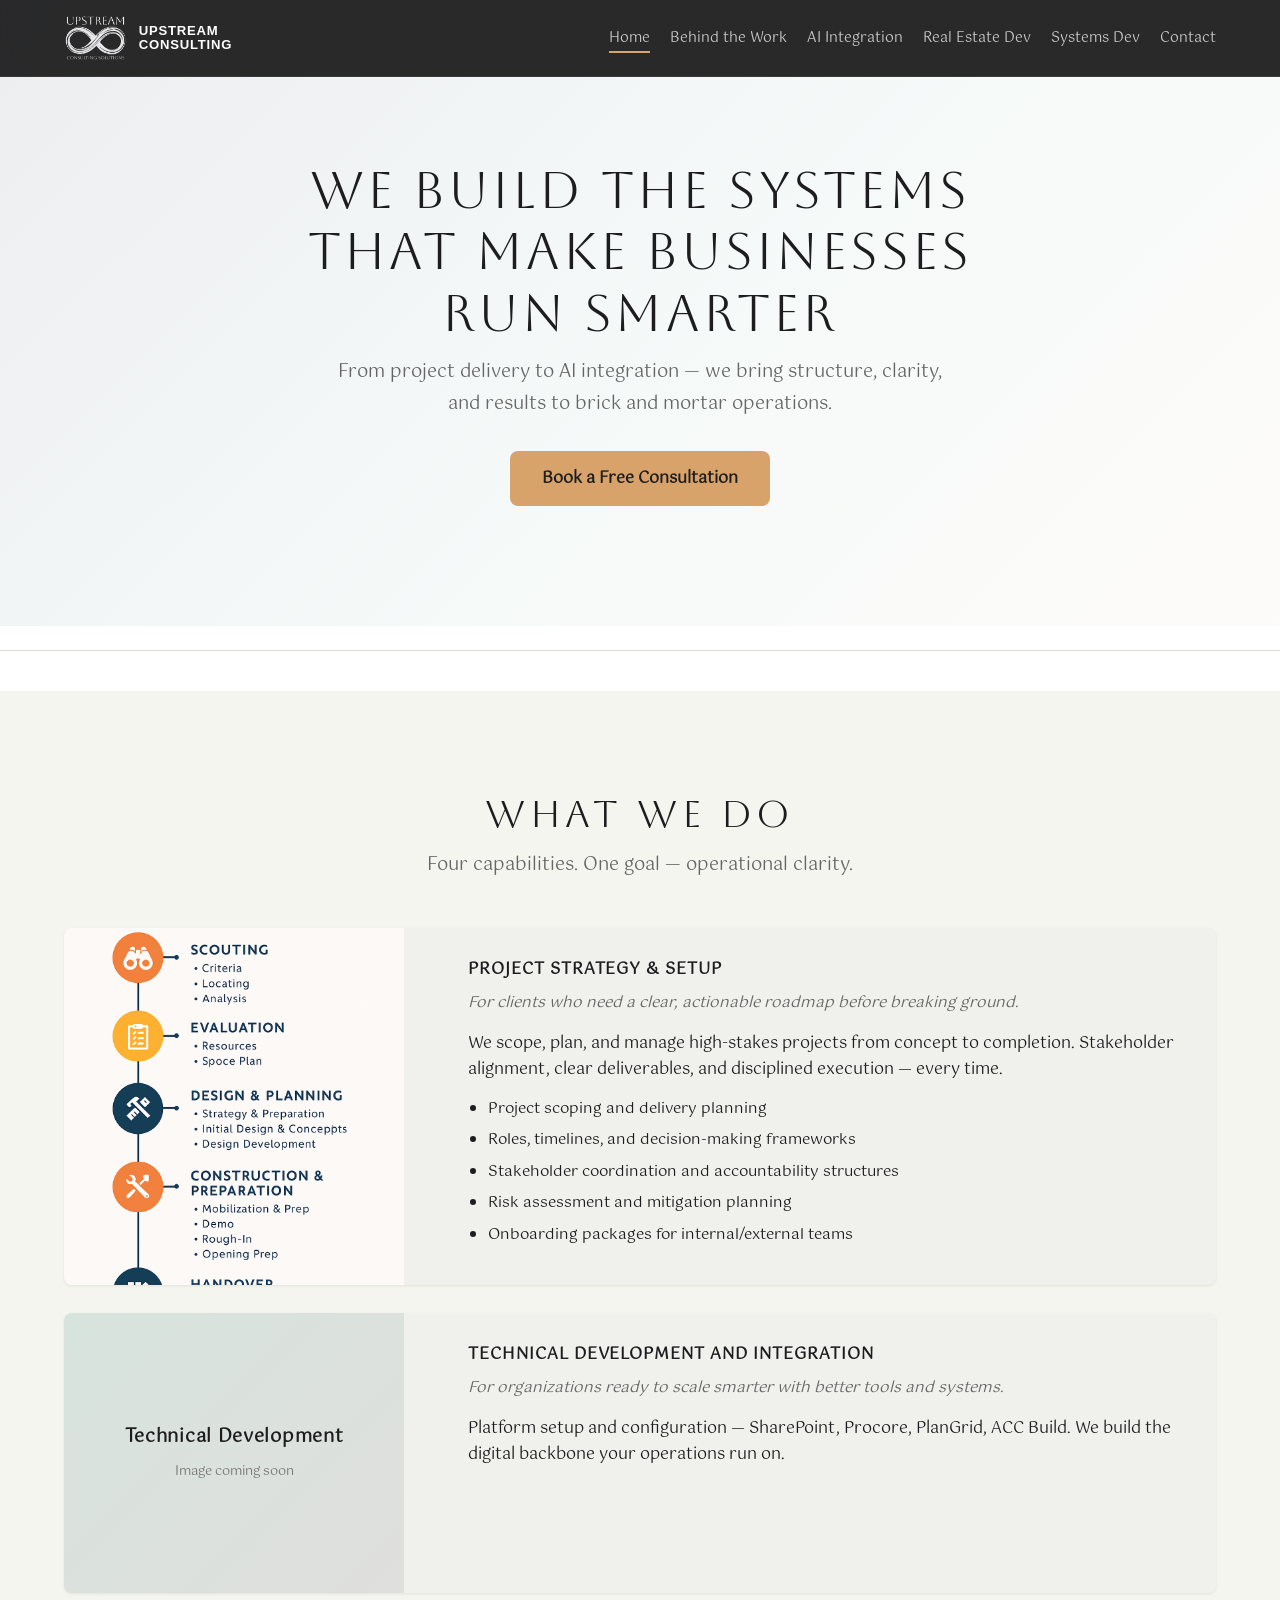
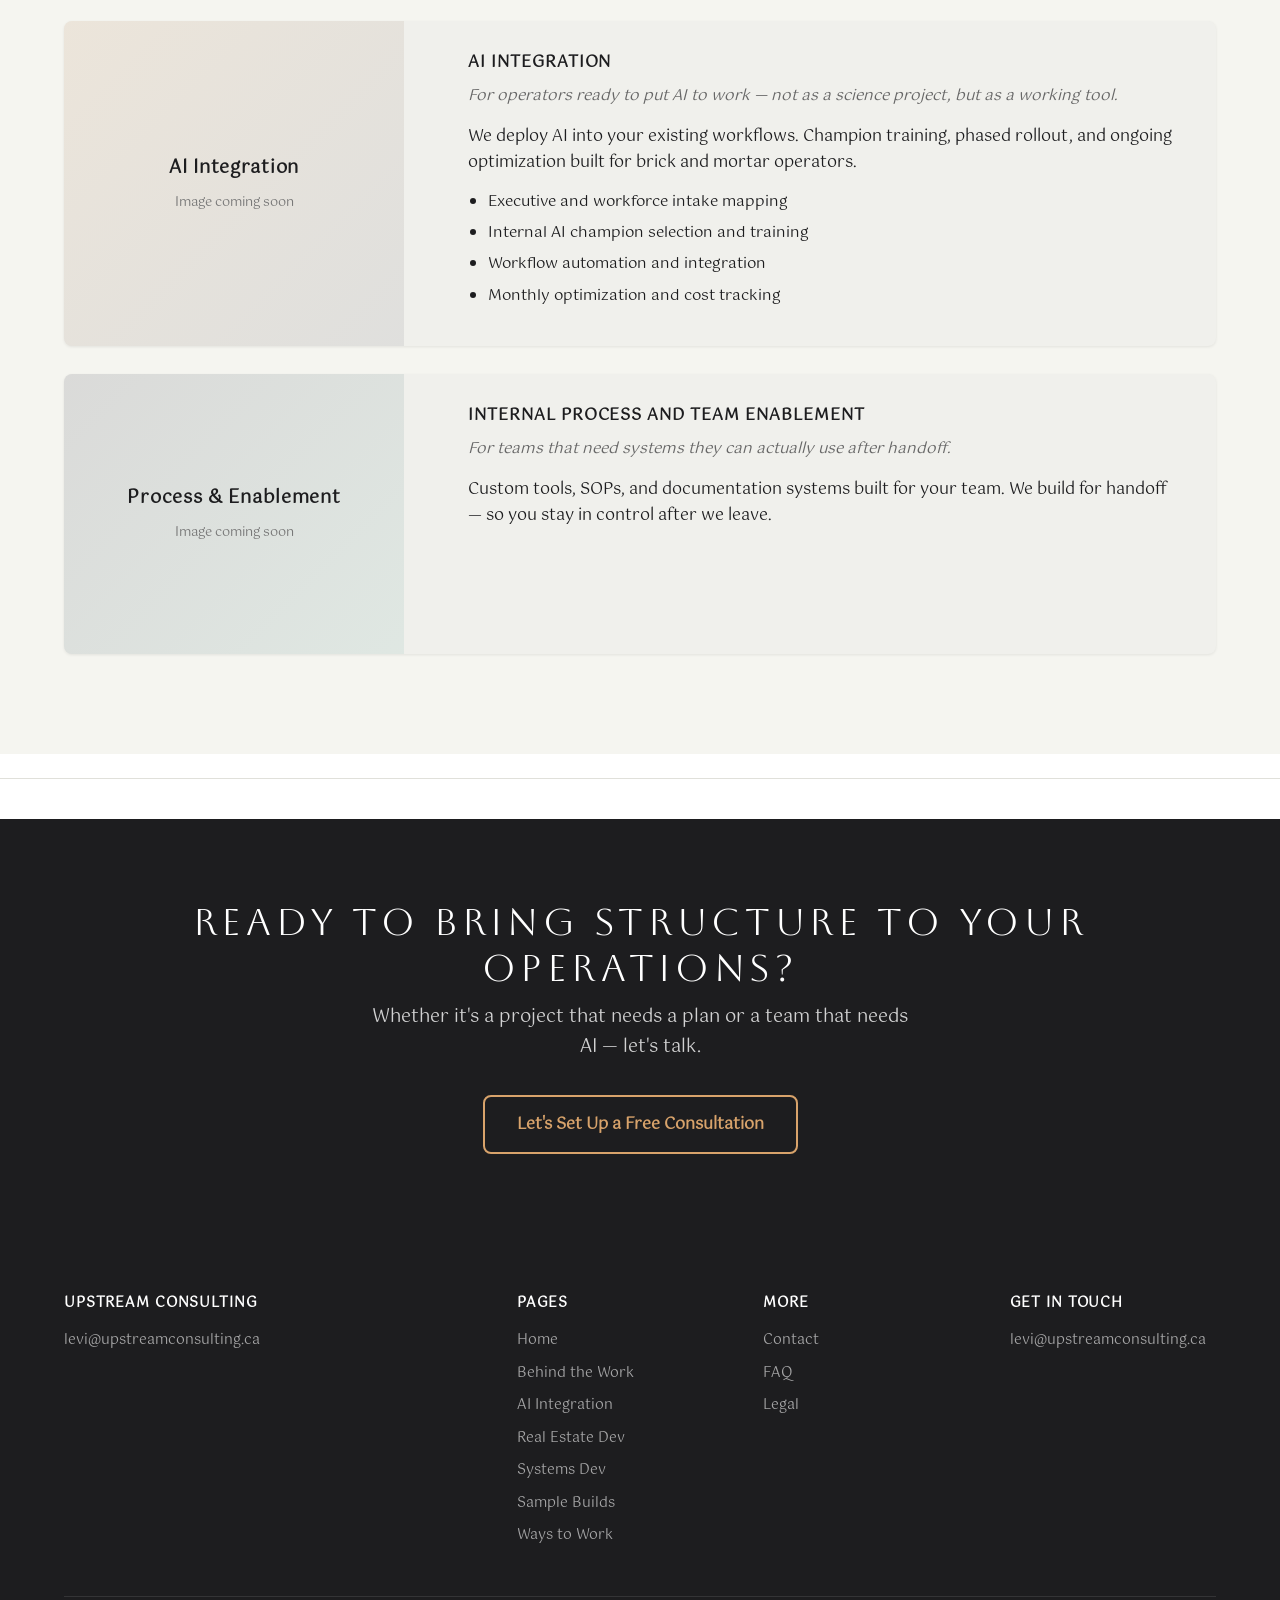
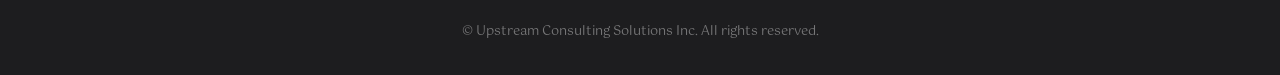
==== commit 675cc030: "Replace AI Integration dropdown with a persistent section sub-nav bar Ways to Work was buried in the" ====
--- a/index.html
+++ b/index.html
@@ -52,14 +52,7 @@
       <ul class="nav-links" id="navLinks">
         <li><a href="/">Home</a></li>
         <li><a href="/behind-the-work/">Behind the Work</a></li>
-        <li class="has-dropdown">
-          <a href="/ai-integration/" aria-haspopup="true">AI Integration <span class="caret">&#9662;</span></a>
-          <ul class="dropdown">
-            <li><a href="/ai-integration/">AI Integration</a></li>
-            <li><a href="/sample-builds/">Sample Builds</a></li>
-            <li><a href="/ways-to-work/">Ways to Work</a></li>
-          </ul>
-        </li>
+        <li><a href="/ai-integration/">AI Integration</a></li>
         <li><a href="/red/">Real Estate Dev</a></li>
         <li><a href="/system-development/">Systems Dev</a></li>
         <li><a href="/contact/">Contact</a></li>
@@ -245,5 +238,23 @@
   });
 })();
 </script>
+<script>
+(function(){
+  function closeAll(){ document.querySelectorAll('.has-dropdown.open').forEach(function(li){ li.classList.remove('open'); var a=li.querySelector('a'); if(a) a.setAttribute('aria-expanded','false'); }); }
+  document.querySelectorAll('.has-dropdown > a').forEach(function(t){
+    t.addEventListener('click', function(e){
+      if (window.innerWidth > 900) {
+        e.preventDefault();
+        var li = t.parentElement;
+        var willOpen = !li.classList.contains('open');
+        closeAll();
+        if (willOpen) { li.classList.add('open'); t.setAttribute('aria-expanded','true'); }
+      }
+    });
+  });
+  document.addEventListener('click', function(e){ if (!e.target.closest('.has-dropdown')) closeAll(); });
+  document.addEventListener('keydown', function(e){ if (e.key === 'Escape') closeAll(); });
+})();
+</script>
 </body>
 </html>
--- a/styles.css
+++ b/styles.css
@@ -218,7 +218,9 @@
 
 /* Dropdown */
 .nav-links .has-dropdown { position: relative; }
-.nav-links .has-dropdown > a .caret { font-size: .62em; margin-left: 5px; opacity: .7; }
+.nav-links .has-dropdown > a .caret { font-size: .62em; margin-left: 5px; opacity: .7; display: inline-block; transition: transform .2s ease; }
+.nav-links .has-dropdown.open > a .caret { transform: rotate(180deg); }
+.nav-links .has-dropdown.open > a { color: var(--white); }
 .nav-links .dropdown {
   list-style: none;
   position: absolute;
@@ -238,8 +240,7 @@
   transform: translateY(6px);
   transition: opacity .2s ease, transform .2s ease;
 }
-.nav-links .has-dropdown:hover .dropdown,
-.nav-links .has-dropdown:focus-within .dropdown {
+.nav-links .has-dropdown.open .dropdown {
   opacity: 1;
   visibility: visible;
   transform: translateY(0);
@@ -284,6 +285,53 @@
   font-size: 1.12rem;
   line-height: 1.65;
   margin: 0 0 .6rem;
+}
+/* extra top clearance when the section sub-bar is present */
+.has-subnav .hero-band { padding-top: 150px; }
+
+/* Section sub-nav bar — sits under the main nav on section pages */
+.subnav {
+  position: fixed;
+  top: 76px;
+  left: 0;
+  right: 0;
+  z-index: 999;
+  background: rgba(30,30,31,.97);
+  border-top: 1px solid rgba(255,255,255,.12);
+  backdrop-filter: blur(12px);
+  -webkit-backdrop-filter: blur(12px);
+}
+.subnav-inner {
+  max-width: var(--max-width);
+  margin: 0 auto;
+  padding: 0 24px;
+  height: 46px;
+  display: flex;
+  align-items: center;
+  gap: 30px;
+}
+.subnav-label {
+  font-family: 'Syne', sans-serif;
+  font-size: .68rem;
+  font-weight: 600;
+  letter-spacing: .12em;
+  text-transform: uppercase;
+  color: var(--gold);
+  margin-right: 4px;
+}
+.subnav a {
+  color: rgba(255,255,255,.72);
+  font-size: .85rem;
+  font-weight: 500;
+  white-space: nowrap;
+  position: relative;
+}
+.subnav a:hover { color: var(--white); }
+.subnav a.active { color: var(--gold); }
+@media (max-width: 900px) {
+  .subnav-inner { gap: 18px; padding: 0 16px; overflow-x: auto; }
+  .subnav-label { display: none; }
+  .has-subnav .hero-band { padding-top: 130px; }
 }
 
 /* Hamburger */
